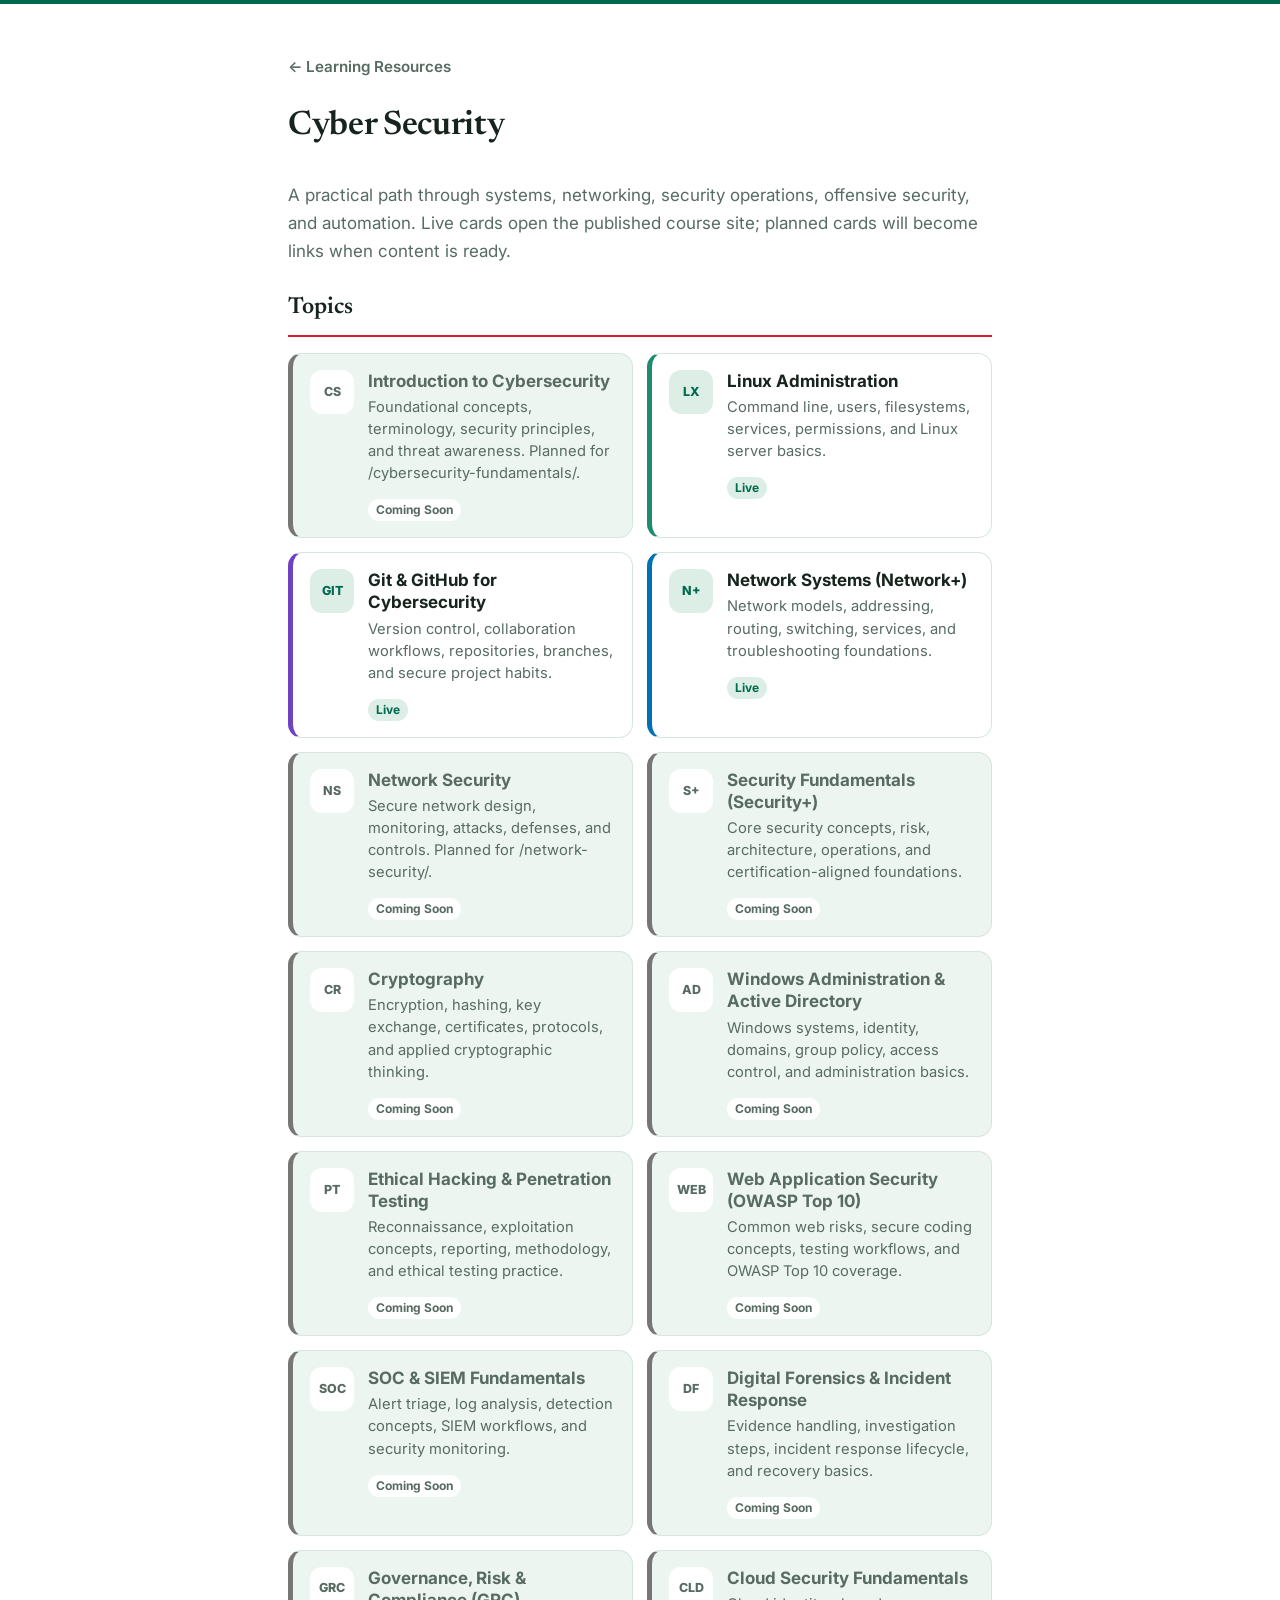
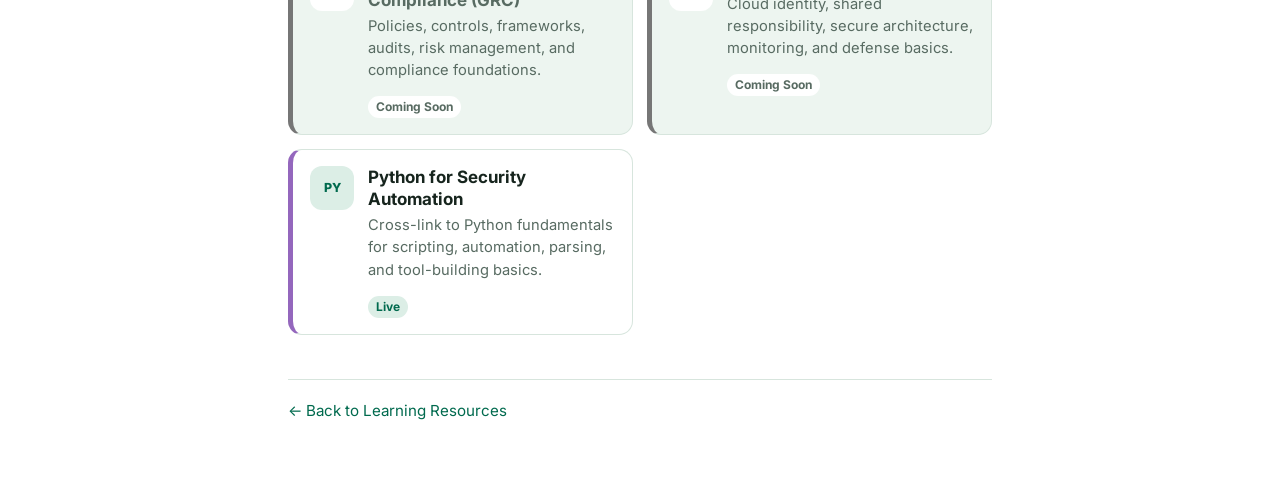
==== cyber-security/index.html @ c997a874 "Add learning resource landing pages" ====
<!DOCTYPE html>
<html lang="en">

<head>
  <meta charset="UTF-8" />
  <meta name="viewport" content="width=device-width, initial-scale=1.0" />
  <title>Cyber Security - Imran Jahid Khan</title>
  <meta name="description" content="Cyber Security learning resources by Imran Jahid Khan." />
  <link rel="icon" href="../assets/favicon.svg?v=20260703b" type="image/svg+xml" />
  <link rel="preconnect" href="https://fonts.googleapis.com" />
  <link rel="preconnect" href="https://fonts.gstatic.com" crossorigin />
  <link
    href="https://fonts.googleapis.com/css2?family=Inter:wght@400;500;600;700;800&family=Newsreader:opsz,wght@6..72,400;6..72,500;6..72,600&display=swap"
    rel="stylesheet" />
  <link rel="stylesheet" href="../assets/style.css" />
</head>

<body>
  <main class="subpage hub-page">
    <a class="back-link" href="../index.html#resources">&larr; Learning Resources</a>
    <h1 class="subpage-title">Cyber Security</h1>
    <p class="hub-intro">
      A practical path through systems, networking, security operations, offensive security, and automation. Live cards
      open the published course site; planned cards will become links when content is ready.
    </p>

    <section aria-labelledby="cyber-security-topics">
      <h2 id="cyber-security-topics">Topics</h2>
      <div class="topic-grid">
        <article class="topic-card is-disabled" style="--card-accent: #767676;" aria-disabled="true">
          <span class="topic-icon" aria-hidden="true">CS</span>
          <span>
            <span class="topic-title">Introduction to Cybersecurity</span>
            <span class="topic-blurb">Foundational concepts, terminology, security principles, and threat awareness. Planned for /cybersecurity-fundamentals/.</span>
            <span class="topic-status">Coming Soon</span>
          </span>
        </article>

        <a class="topic-card" style="--card-accent: #1f8a70;" href="https://ijk37.com/linux-administration/">
          <span class="topic-icon" aria-hidden="true">LX</span>
          <span>
            <span class="topic-title">Linux Administration</span>
            <span class="topic-blurb">Command line, users, filesystems, services, permissions, and Linux server basics.</span>
            <span class="topic-status">Live</span>
          </span>
        </a>

        <a class="topic-card" style="--card-accent: #6f42c1;" href="https://ijk37.com/git-github/">
          <span class="topic-icon" aria-hidden="true">GIT</span>
          <span>
            <span class="topic-title">Git &amp; GitHub for Cybersecurity</span>
            <span class="topic-blurb">Version control, collaboration workflows, repositories, branches, and secure project habits.</span>
            <span class="topic-status">Live</span>
          </span>
        </a>

        <a class="topic-card" style="--card-accent: #0072b2;" href="https://ijk37.com/network-systems/">
          <span class="topic-icon" aria-hidden="true">N+</span>
          <span>
            <span class="topic-title">Network Systems (Network+)</span>
            <span class="topic-blurb">Network models, addressing, routing, switching, services, and troubleshooting foundations.</span>
            <span class="topic-status">Live</span>
          </span>
        </a>

        <article class="topic-card is-disabled" style="--card-accent: #767676;" aria-disabled="true">
          <span class="topic-icon" aria-hidden="true">NS</span>
          <span>
            <span class="topic-title">Network Security</span>
            <span class="topic-blurb">Secure network design, monitoring, attacks, defenses, and controls. Planned for /network-security/.</span>
            <span class="topic-status">Coming Soon</span>
          </span>
        </article>

        <article class="topic-card is-disabled" style="--card-accent: #767676;" aria-disabled="true">
          <span class="topic-icon" aria-hidden="true">S+</span>
          <span>
            <span class="topic-title">Security Fundamentals (Security+)</span>
            <span class="topic-blurb">Core security concepts, risk, architecture, operations, and certification-aligned foundations.</span>
            <span class="topic-status">Coming Soon</span>
          </span>
        </article>

        <article class="topic-card is-disabled" style="--card-accent: #767676;" aria-disabled="true">
          <span class="topic-icon" aria-hidden="true">CR</span>
          <span>
            <span class="topic-title">Cryptography</span>
            <span class="topic-blurb">Encryption, hashing, key exchange, certificates, protocols, and applied cryptographic thinking.</span>
            <span class="topic-status">Coming Soon</span>
          </span>
        </article>

        <article class="topic-card is-disabled" style="--card-accent: #767676;" aria-disabled="true">
          <span class="topic-icon" aria-hidden="true">AD</span>
          <span>
            <span class="topic-title">Windows Administration &amp; Active Directory</span>
            <span class="topic-blurb">Windows systems, identity, domains, group policy, access control, and administration basics.</span>
            <span class="topic-status">Coming Soon</span>
          </span>
        </article>

        <article class="topic-card is-disabled" style="--card-accent: #767676;" aria-disabled="true">
          <span class="topic-icon" aria-hidden="true">PT</span>
          <span>
            <span class="topic-title">Ethical Hacking &amp; Penetration Testing</span>
            <span class="topic-blurb">Reconnaissance, exploitation concepts, reporting, methodology, and ethical testing practice.</span>
            <span class="topic-status">Coming Soon</span>
          </span>
        </article>

        <article class="topic-card is-disabled" style="--card-accent: #767676;" aria-disabled="true">
          <span class="topic-icon" aria-hidden="true">WEB</span>
          <span>
            <span class="topic-title">Web Application Security (OWASP Top 10)</span>
            <span class="topic-blurb">Common web risks, secure coding concepts, testing workflows, and OWASP Top 10 coverage.</span>
            <span class="topic-status">Coming Soon</span>
          </span>
        </article>

        <article class="topic-card is-disabled" style="--card-accent: #767676;" aria-disabled="true">
          <span class="topic-icon" aria-hidden="true">SOC</span>
          <span>
            <span class="topic-title">SOC &amp; SIEM Fundamentals</span>
            <span class="topic-blurb">Alert triage, log analysis, detection concepts, SIEM workflows, and security monitoring.</span>
            <span class="topic-status">Coming Soon</span>
          </span>
        </article>

        <article class="topic-card is-disabled" style="--card-accent: #767676;" aria-disabled="true">
          <span class="topic-icon" aria-hidden="true">DF</span>
          <span>
            <span class="topic-title">Digital Forensics &amp; Incident Response</span>
            <span class="topic-blurb">Evidence handling, investigation steps, incident response lifecycle, and recovery basics.</span>
            <span class="topic-status">Coming Soon</span>
          </span>
        </article>

        <article class="topic-card is-disabled" style="--card-accent: #767676;" aria-disabled="true">
          <span class="topic-icon" aria-hidden="true">GRC</span>
          <span>
            <span class="topic-title">Governance, Risk &amp; Compliance (GRC)</span>
            <span class="topic-blurb">Policies, controls, frameworks, audits, risk management, and compliance foundations.</span>
            <span class="topic-status">Coming Soon</span>
          </span>
        </article>

        <article class="topic-card is-disabled" style="--card-accent: #767676;" aria-disabled="true">
          <span class="topic-icon" aria-hidden="true">CLD</span>
          <span>
            <span class="topic-title">Cloud Security Fundamentals</span>
            <span class="topic-blurb">Cloud identity, shared responsibility, secure architecture, monitoring, and defense basics.</span>
            <span class="topic-status">Coming Soon</span>
          </span>
        </article>

        <a class="topic-card" style="--card-accent: #9467bd;" href="https://ijk37.com/python-fundamentals/">
          <span class="topic-icon" aria-hidden="true">PY</span>
          <span>
            <span class="topic-title">Python for Security Automation</span>
            <span class="topic-blurb">Cross-link to Python fundamentals for scripting, automation, parsing, and tool-building basics.</span>
            <span class="topic-status">Live</span>
          </span>
        </a>
      </div>
    </section>

    <p class="subpage-foot"><a href="../index.html#resources">&larr; Back to Learning Resources</a></p>
  </main>
</body>

</html>
---- assets/style.css ----
/* ===================================================================
   Imran Jahid Khan — academic website
   Plain CSS, no build step. Edit freely.
   =================================================================== */

:root {
  /* Palette inspired by the flag of Bangladesh:
     bottle green (#006A4E) as the primary accent, flag red (#F42A41) as the highlight. */
  --bg: #ffffff;
  --surface: #edf5f0;
  --text: #16241d;
  --text-muted: #586b62;
  --accent: #006a4e;
  --accent-soft: #dceee6;
  --accent-2: #d81c31;
  --accent-2-soft: #fce7ea;
  --border: #d7e5dd;
  --max-width: 1080px;
  --radius: 14px;
}

@media (prefers-color-scheme: dark) {
  :root {
    --bg: #0d1512;
    --surface: #14211b;
    --text: #e6efe9;
    --text-muted: #93a89d;
    --accent: #2fae82;
    --accent-soft: #123027;
    --accent-2: #ff5d6a;
    --accent-2-soft: #35191c;
    --border: #24322b;
  }
}

* { box-sizing: border-box; }

html { scroll-behavior: smooth; }

body {
  margin: 0;
  background: var(--bg);
  color: var(--text);
  font-family: "Inter", system-ui, -apple-system, "Segoe UI", Roboto, sans-serif;
  font-size: 17px;
  line-height: 1.65;
  -webkit-font-smoothing: antialiased;
  border-top: 4px solid var(--accent);
}

a { color: var(--accent); text-decoration: none; }
a:hover { text-decoration: underline; }

.skip-link {
  position: absolute;
  left: -9999px;
  top: 0;
  background: var(--accent);
  color: #fff;
  padding: 8px 14px;
  border-radius: 0 0 8px 0;
  z-index: 10;
}
.skip-link:focus { left: 0; }

/* ---------- Layout ---------- */
.layout {
  max-width: var(--max-width);
  margin: 0 auto;
  padding: 48px 28px;
  display: grid;
  grid-template-columns: 280px 1fr;
  gap: 56px;
  align-items: start;
}

/* ---------- Sidebar ---------- */
.sidebar {
  position: sticky;
  top: 48px;
  text-align: center;
}

.avatar {
  width: 180px;
  height: 180px;
  border-radius: 50%;
  object-fit: cover;
  border: 4px solid var(--accent);
  box-shadow: 0 6px 24px rgba(0, 0, 0, 0.12);
  background: var(--surface);
}

.name {
  font-family: "Newsreader", Georgia, serif;
  font-size: 1.7rem;
  font-weight: 600;
  margin: 20px 0 6px;
  letter-spacing: -0.01em;
}

.tagline {
  margin: 0 0 4px;
  font-weight: 500;
  color: var(--text);
}

.affiliation {
  margin: 0 0 22px;
  font-size: 0.92rem;
  color: var(--text-muted);
}

.links {
  display: flex;
  flex-direction: column;
  gap: 8px;
  align-items: stretch;
}

.links a {
  display: flex;
  align-items: center;
  gap: 10px;
  padding: 9px 14px;
  border: 1px solid var(--border);
  border-radius: 10px;
  color: var(--text);
  font-size: 0.95rem;
  font-weight: 500;
  transition: background 0.15s ease, border-color 0.15s ease, transform 0.1s ease;
}
.links a:hover {
  background: var(--accent-soft);
  border-color: var(--accent);
  text-decoration: none;
  transform: translateY(-1px);
}
.links svg {
  width: 18px;
  height: 18px;
  fill: var(--accent);
  flex-shrink: 0;
}

/* ---------- Content ---------- */
.content { min-width: 0; }

section { margin-bottom: 44px; }

h2 {
  font-family: "Newsreader", Georgia, serif;
  font-size: 1.45rem;
  font-weight: 600;
  margin: 0 0 16px;
  padding-bottom: 8px;
  border-bottom: 2px solid var(--accent-2);
}

p { margin: 0 0 14px; }

.muted { color: var(--text-muted); font-size: 0.95rem; }

.research-summary {
  margin-bottom: 20px;
  padding: 15px 18px;
  border-left: 4px solid var(--accent-2);
  border-radius: 0 10px 10px 0;
  background: var(--accent-soft);
  font-family: "Newsreader", Georgia, serif;
  font-size: 1.12rem;
  line-height: 1.55;
}

/* Research interests */
.interests {
  list-style: none;
  padding: 0;
  margin: 0;
  display: grid;
  grid-template-columns: repeat(2, 1fr);
  gap: 10px;
}
.interests li {
  padding: 13px 16px;
  background: var(--accent-soft);
  border: 1px solid var(--border);
  border-radius: var(--radius);
  font-size: 0.96rem;
}
.interests span {
  color: var(--text);
  font-weight: 600;
}

/* Contact list */
.contact-list {
  list-style: none;
  padding: 0;
  margin: 0;
  display: grid;
  gap: 8px;
}
.contact-list li {
  padding: 10px 14px;
  background: var(--accent-soft);
  border: 1px solid var(--border);
  border-radius: var(--radius);
}
.contact-list strong { color: var(--text); }
.contact-list a { color: var(--accent-2); }

/* Publications */
.pubs { padding-left: 0; list-style: none; margin: 0; }
.pubs li {
  padding: 16px 0;
  border-bottom: 1px solid var(--border);
  display: flex;
  flex-direction: column;
  gap: 3px;
}
.pubs li:last-child { border-bottom: none; }
.pub-title { font-weight: 600; }
.pub-authors { font-size: 0.93rem; }
.pub-venue { font-size: 0.92rem; color: var(--text-muted); font-style: italic; }
.pub-meta-links { font-size: 0.88rem; margin-top: 4px; }
.pub-group {
  font-size: 0.8rem;
  font-weight: 700;
  letter-spacing: 0.06em;
  text-transform: uppercase;
  color: var(--text-muted);
  margin: 26px 0 2px;
}
.pub-group:first-of-type { margin-top: 6px; }
.pub-status { font-style: normal; font-weight: 600; color: var(--text-muted); }
.pub-status.accepted { color: var(--accent); }

/* Scholarships & Fellowships */
.awards { list-style: none; padding: 0; margin: 0; }
.awards li {
  padding: 14px 0;
  border-bottom: 1px solid var(--border);
  display: flex;
  flex-direction: column;
  gap: 3px;
}
.awards li:last-child { border-bottom: none; }
.award-title { font-weight: 600; }
.award-org { font-size: 0.92rem; color: var(--text-muted); }
.award-status { font-weight: 600; }
.award-status.accepted { color: var(--accent); }

/* Learning resources — same card grid as Research Interests, but each card is a link */
.resource-list li { padding: 0; background: none; border: none; }
.resource-list a {
  display: block;
  padding: 13px 16px;
  background: var(--accent-soft);
  border: 1px solid var(--border);
  border-radius: var(--radius);
  color: var(--text);
  font-weight: 600;
  font-size: 0.96rem;
  transition: border-color 0.15s ease, color 0.15s ease, transform 0.1s ease, box-shadow 0.15s ease;
}
.resource-list a:hover {
  text-decoration: none;
  color: var(--accent);
  border-color: var(--accent);
  transform: translateY(-1px);
  box-shadow: 0 4px 14px rgba(0, 106, 78, 0.18);
}

/* Learning resource landing pages */
.hub-page {
  max-width: 980px;
}
.hub-intro {
  max-width: 760px;
  margin-bottom: 24px;
  color: var(--text-muted);
}
.topic-grid {
  display: grid;
  grid-template-columns: repeat(2, minmax(0, 1fr));
  gap: 14px;
}
.topic-card {
  --card-accent: var(--accent);
  display: grid;
  grid-template-columns: 44px 1fr;
  gap: 14px;
  min-height: 138px;
  padding: 16px 17px 15px;
  border: 1px solid var(--border);
  border-left: 5px solid var(--card-accent);
  border-radius: var(--radius);
  background: var(--bg);
  color: var(--text);
  transition: border-color 0.15s ease, transform 0.1s ease, box-shadow 0.15s ease;
}
a.topic-card:hover {
  text-decoration: none;
  border-color: var(--card-accent);
  transform: translateY(-1px);
  box-shadow: 0 6px 18px rgba(0, 106, 78, 0.14);
}
.topic-card.is-disabled {
  background: var(--surface);
  color: var(--text-muted);
}
.topic-icon {
  width: 44px;
  height: 44px;
  display: inline-flex;
  align-items: center;
  justify-content: center;
  border-radius: 12px;
  background: var(--accent-soft);
  color: var(--accent);
  font-size: 0.78rem;
  font-weight: 800;
  line-height: 1;
}
.topic-card.is-disabled .topic-icon {
  background: var(--bg);
  color: var(--text-muted);
}
.topic-title {
  display: block;
  margin-bottom: 4px;
  font-weight: 700;
  line-height: 1.3;
}
.topic-blurb {
  display: block;
  margin-bottom: 10px;
  color: var(--text-muted);
  font-size: 0.92rem;
  line-height: 1.5;
}
.topic-status {
  display: inline-flex;
  align-items: center;
  width: fit-content;
  padding: 2px 8px;
  border-radius: 999px;
  background: var(--accent-soft);
  color: var(--accent);
  font-size: 0.75rem;
  font-weight: 700;
  line-height: 1.5;
}
.topic-card.is-disabled .topic-status {
  background: var(--bg);
  color: var(--text-muted);
}

/* Stand-alone sub-pages (e.g., Achievements) */
.subpage {
  max-width: 760px;
  margin: 0 auto;
  padding: 48px 28px;
}
.back-link {
  display: inline-block;
  font-weight: 600;
  font-size: 0.95rem;
  color: var(--text-muted);
  margin-bottom: 20px;
}
.back-link:hover { color: var(--accent); text-decoration: none; }
.subpage-title {
  font-family: "Newsreader", Georgia, serif;
  font-size: 2.1rem;
  font-weight: 600;
  margin: 0 0 26px;
  letter-spacing: -0.01em;
}
.subpage-foot {
  margin-top: 32px;
  padding-top: 18px;
  border-top: 1px solid var(--border);
  font-size: 0.95rem;
}
@media (max-width: 760px) {
  .subpage { padding: 32px 20px; }
  .topic-grid { grid-template-columns: 1fr; }
  .topic-card {
    grid-template-columns: 40px 1fr;
    min-height: auto;
    padding: 15px;
  }
  .topic-icon {
    width: 40px;
    height: 40px;
  }
}

/* Tabbed activity section */
.tabs {
  display: inline-flex;
  flex-wrap: wrap;
  gap: 4px;
  padding: 5px;
  background: var(--surface);
  border: 1px solid var(--border);
  border-radius: 12px;
  margin-bottom: 14px;
}
.tab {
  appearance: none;
  font-family: "Inter", system-ui, -apple-system, sans-serif;
  font-size: 1.02rem;
  font-weight: 600;
  color: var(--text-muted);
  background: none;
  border: none;
  border-radius: 8px;
  padding: 10px 26px;
  cursor: pointer;
  transition: background 0.15s ease, color 0.15s ease;
}
.tab:hover { color: var(--text); }
.tab.is-active {
  background: var(--accent);
  color: #fff;
  box-shadow: 0 1px 4px rgba(0, 106, 78, 0.35);
}
.tab:focus-visible {
  outline: 2px solid var(--accent);
  outline-offset: 2px;
}

/* Panel container — frames the active tab's content */
.tab-panels {
  border: 1px solid var(--border);
  border-radius: 14px;
  padding: 20px 24px 14px;
  background: var(--bg);
}
.tab-panel[hidden] { display: none; }
.tab-panel { animation: tab-fade 0.22s ease; }
.tab-panel > .pub-group:first-child,
.tab-panel > .news:first-child,
.tab-panel > .awards:first-child { margin-top: 0; }
@keyframes tab-fade {
  from { opacity: 0; transform: translateY(4px); }
  to { opacity: 1; transform: none; }
}

/* News */
.news { list-style: none; padding: 0; margin: 0; }
.news li {
  display: flex;
  gap: 14px;
  padding: 8px 0;
  border-bottom: 1px dashed var(--border);
}
.news li:last-child { border-bottom: none; }
.news time {
  flex-shrink: 0;
  width: 56px;
  font-variant-numeric: tabular-nums;
  font-weight: 600;
  color: var(--accent-2);
}

/* Footer */
.site-footer {
  margin-top: 48px;
  padding-top: 20px;
  border-top: 1px solid var(--border);
  font-size: 0.85rem;
  color: var(--text-muted);
}

/* ---------- Responsive ---------- */
@media (max-width: 760px) {
  .layout {
    grid-template-columns: 1fr;
    gap: 30px;
    padding: 28px 18px;
  }
  .sidebar {
    position: static;
    top: auto;
  }
  .avatar { width: 140px; height: 140px; }
  .name { margin-top: 14px; }
  .affiliation { margin-bottom: 18px; }
  .links {
    flex-flow: row wrap;
    justify-content: center;
  }
  .links a { flex: 1 1 130px; justify-content: center; }
  .interests { grid-template-columns: 1fr; }
  section { margin-bottom: 36px; }
  .tabs { display: flex; width: 100%; }
  .tab { flex: 1 1 0; padding: 9px 8px; font-size: 0.9rem; }
  .tab-panels { padding: 16px 16px 10px; }
  .news li { display: block; padding: 11px 0; }
  .news time { display: block; width: auto; margin-bottom: 2px; }
  .research-summary { font-size: 1.06rem; padding: 13px 15px; }
  body { font-size: 16px; }
}

@media (prefers-reduced-motion: reduce) {
  html { scroll-behavior: auto; }
  .tab-panel { animation: none; }
  .links a { transition: none; }
}
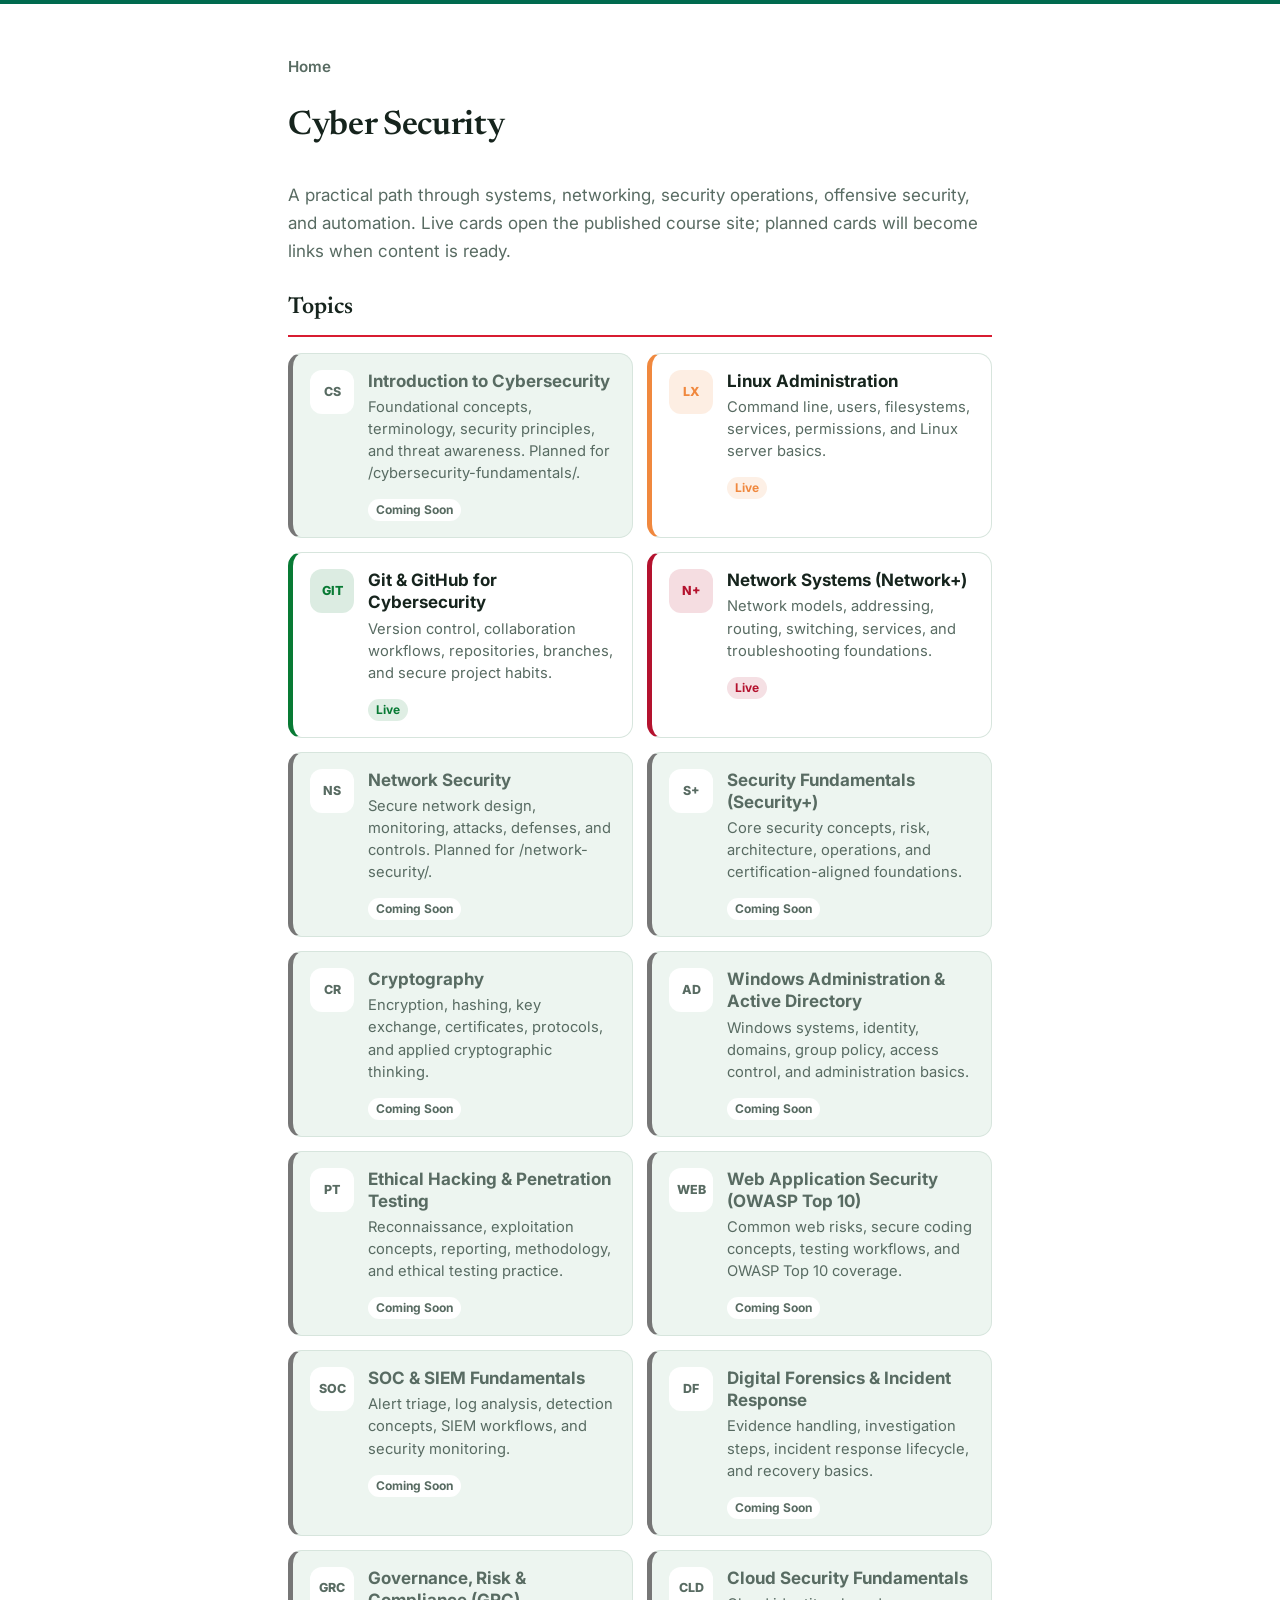
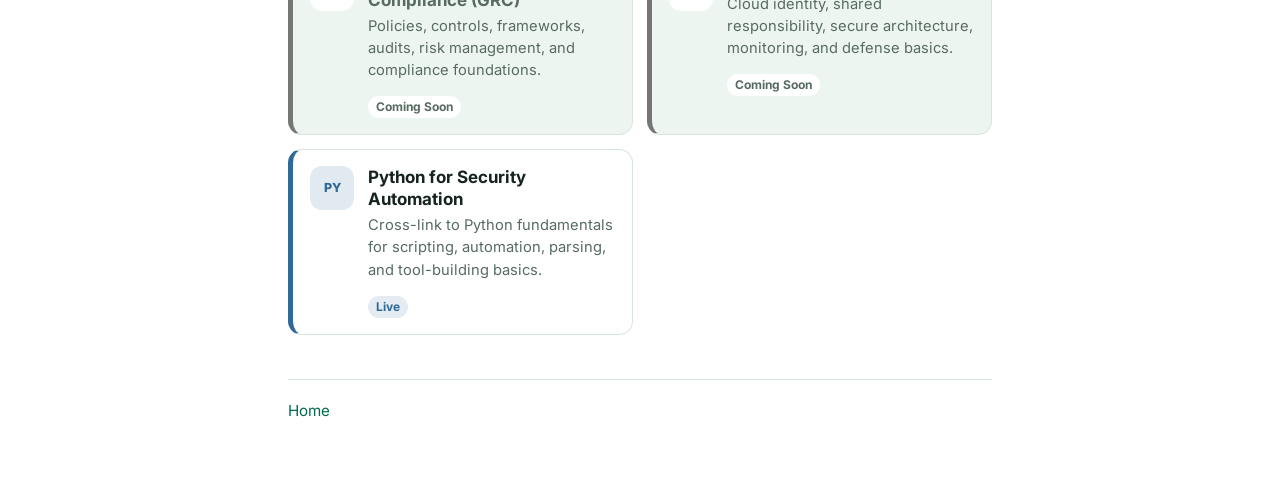
==== commit 77a57358: "Add learning resource hub pages" ====
--- a/cyber-security/index.html
+++ b/cyber-security/index.html
@@ -17,7 +17,7 @@
 
 <body>
   <main class="subpage hub-page">
-    <a class="back-link" href="../index.html#resources">&larr; Learning Resources</a>
+    <a class="back-link" href="../">Home</a>
     <h1 class="subpage-title">Cyber Security</h1>
     <p class="hub-intro">
       A practical path through systems, networking, security operations, offensive security, and automation. Live cards
@@ -36,7 +36,7 @@
           </span>
         </article>
 
-        <a class="topic-card" style="--card-accent: #1f8a70;" href="https://ijk37.com/linux-administration/">
+        <a class="topic-card" style="--card-accent: #f0883e;" href="https://ijk37.com/linux-administration/">
           <span class="topic-icon" aria-hidden="true">LX</span>
           <span>
             <span class="topic-title">Linux Administration</span>
@@ -45,7 +45,7 @@
           </span>
         </a>
 
-        <a class="topic-card" style="--card-accent: #6f42c1;" href="https://ijk37.com/git-github/">
+        <a class="topic-card" style="--card-accent: #087a34;" href="https://ijk37.com/git-github/">
           <span class="topic-icon" aria-hidden="true">GIT</span>
           <span>
             <span class="topic-title">Git &amp; GitHub for Cybersecurity</span>
@@ -54,7 +54,7 @@
           </span>
         </a>
 
-        <a class="topic-card" style="--card-accent: #0072b2;" href="https://ijk37.com/network-systems/">
+        <a class="topic-card" style="--card-accent: #b4122e;" href="https://ijk37.com/network-systems/">
           <span class="topic-icon" aria-hidden="true">N+</span>
           <span>
             <span class="topic-title">Network Systems (Network+)</span>
@@ -153,7 +153,7 @@
           </span>
         </article>
 
-        <a class="topic-card" style="--card-accent: #9467bd;" href="https://ijk37.com/python-fundamentals/">
+        <a class="topic-card" style="--card-accent: #306998;" href="https://ijk37.com/python-fundamentals/">
           <span class="topic-icon" aria-hidden="true">PY</span>
           <span>
             <span class="topic-title">Python for Security Automation</span>
@@ -164,7 +164,7 @@
       </div>
     </section>
 
-    <p class="subpage-foot"><a href="../index.html#resources">&larr; Back to Learning Resources</a></p>
+    <p class="subpage-foot"><a href="../">Home</a></p>
   </main>
 </body>
 
--- a/assets/style.css
+++ b/assets/style.css
@@ -254,10 +254,12 @@
 /* Learning resources — same card grid as Research Interests, but each card is a link */
 .resource-list li { padding: 0; background: none; border: none; }
 .resource-list a {
+  --resource-accent: var(--accent);
   display: block;
   padding: 13px 16px;
   background: var(--accent-soft);
   border: 1px solid var(--border);
+  border-left: 5px solid var(--resource-accent);
   border-radius: var(--radius);
   color: var(--text);
   font-weight: 600;
@@ -266,10 +268,10 @@
 }
 .resource-list a:hover {
   text-decoration: none;
-  color: var(--accent);
-  border-color: var(--accent);
+  color: var(--resource-accent);
+  border-color: var(--resource-accent);
   transform: translateY(-1px);
-  box-shadow: 0 4px 14px rgba(0, 106, 78, 0.18);
+  box-shadow: 0 4px 14px color-mix(in srgb, var(--resource-accent) 18%, transparent);
 }
 
 /* Learning resource landing pages */
@@ -304,7 +306,7 @@
   text-decoration: none;
   border-color: var(--card-accent);
   transform: translateY(-1px);
-  box-shadow: 0 6px 18px rgba(0, 106, 78, 0.14);
+  box-shadow: 0 6px 18px color-mix(in srgb, var(--card-accent) 18%, transparent);
 }
 .topic-card.is-disabled {
   background: var(--surface);
@@ -317,8 +319,8 @@
   align-items: center;
   justify-content: center;
   border-radius: 12px;
-  background: var(--accent-soft);
-  color: var(--accent);
+  background: color-mix(in srgb, var(--card-accent) 14%, transparent);
+  color: var(--card-accent);
   font-size: 0.78rem;
   font-weight: 800;
   line-height: 1;
@@ -346,8 +348,8 @@
   width: fit-content;
   padding: 2px 8px;
   border-radius: 999px;
-  background: var(--accent-soft);
-  color: var(--accent);
+  background: color-mix(in srgb, var(--card-accent) 13%, transparent);
+  color: var(--card-accent);
   font-size: 0.75rem;
   font-weight: 700;
   line-height: 1.5;
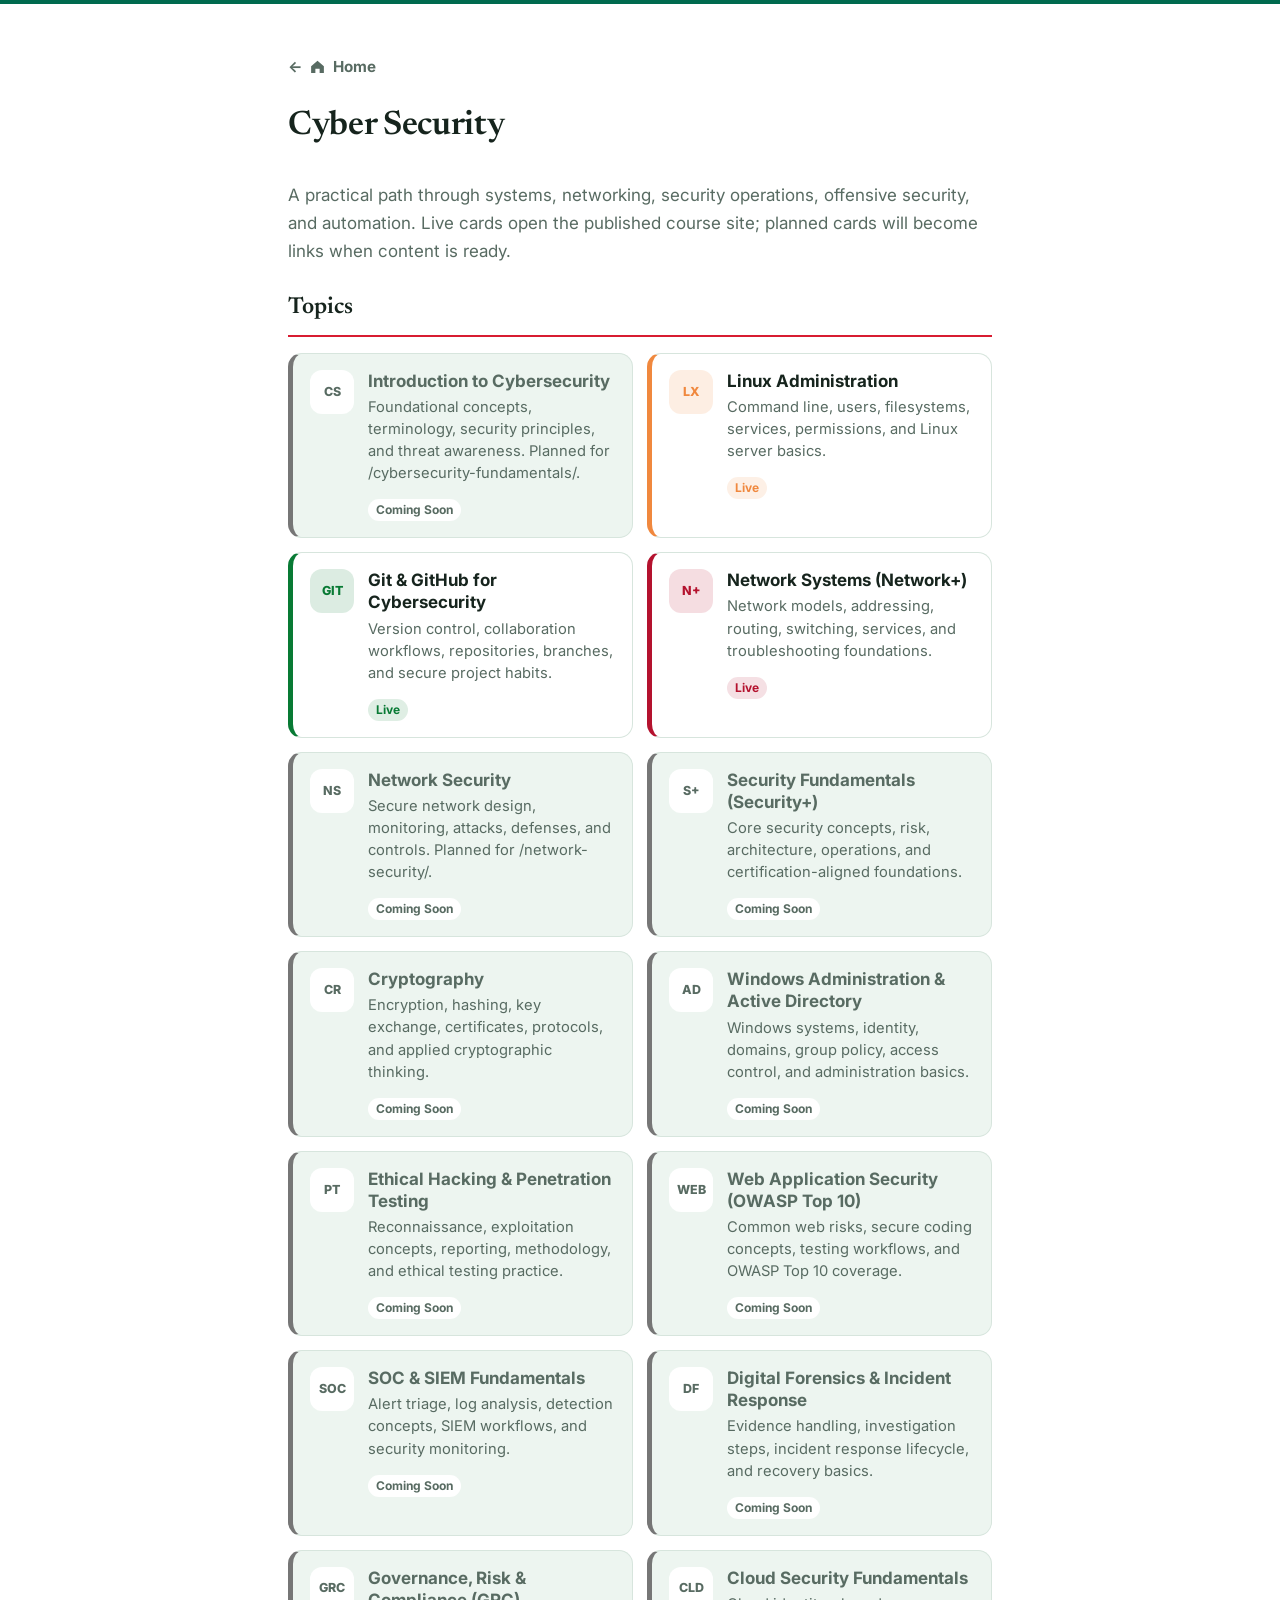
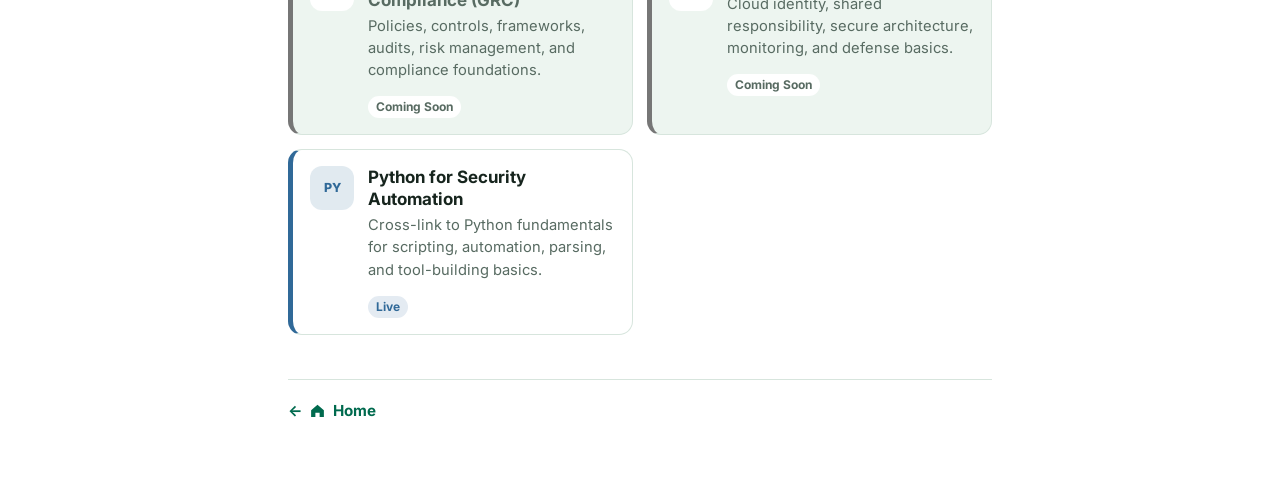
==== commit 18f9d999: "Add learning resource hub pages" ====
--- a/cyber-security/index.html
+++ b/cyber-security/index.html
@@ -17,7 +17,13 @@
 
 <body>
   <main class="subpage hub-page">
-    <a class="back-link" href="../">Home</a>
+    <a class="back-link home-link" href="../">
+      <span aria-hidden="true">&larr;</span>
+      <svg viewBox="0 0 24 24" aria-hidden="true">
+        <path d="M3 11.5 12 4l9 7.5V21h-6v-6H9v6H3v-9.5z" />
+      </svg>
+      <span>Home</span>
+    </a>
     <h1 class="subpage-title">Cyber Security</h1>
     <p class="hub-intro">
       A practical path through systems, networking, security operations, offensive security, and automation. Live cards
@@ -164,7 +170,15 @@
       </div>
     </section>
 
-    <p class="subpage-foot"><a href="../">Home</a></p>
+    <p class="subpage-foot">
+      <a class="home-link" href="../">
+        <span aria-hidden="true">&larr;</span>
+        <svg viewBox="0 0 24 24" aria-hidden="true">
+          <path d="M3 11.5 12 4l9 7.5V21h-6v-6H9v6H3v-9.5z" />
+        </svg>
+        <span>Home</span>
+      </a>
+    </p>
   </main>
 </body>
 
--- a/assets/style.css
+++ b/assets/style.css
@@ -251,22 +251,45 @@
 .award-status { font-weight: 600; }
 .award-status.accepted { color: var(--accent); }
 
-/* Learning resources — same card grid as Research Interests, but each card is a link */
-.resource-list li { padding: 0; background: none; border: none; }
-.resource-list a {
+/* Learning resources */
+.resource-tabs {
+  list-style: none;
+  padding: 6px;
+  margin: 0;
+  display: grid;
+  grid-template-columns: repeat(2, minmax(0, 1fr));
+  gap: 6px;
+  background: var(--surface);
+  border: 1px solid var(--border);
+  border-radius: 12px;
+}
+.resource-tabs li { min-width: 0; }
+.resource-tabs a {
   --resource-accent: var(--accent);
-  display: block;
-  padding: 13px 16px;
-  background: var(--accent-soft);
-  border: 1px solid var(--border);
-  border-left: 5px solid var(--resource-accent);
-  border-radius: var(--radius);
+  display: flex;
+  align-items: center;
+  justify-content: space-between;
+  gap: 12px;
+  min-height: 54px;
+  padding: 12px 15px;
+  background: var(--bg);
+  border: 1px solid transparent;
+  border-bottom: 4px solid var(--resource-accent);
+  border-radius: 8px;
   color: var(--text);
-  font-weight: 600;
-  font-size: 0.96rem;
-  transition: border-color 0.15s ease, color 0.15s ease, transform 0.1s ease, box-shadow 0.15s ease;
-}
-.resource-list a:hover {
+  font-weight: 700;
+  font-size: 0.98rem;
+  line-height: 1.25;
+  transition: border-color 0.15s ease, color 0.15s ease, transform 0.1s ease, box-shadow 0.15s ease, background 0.15s ease;
+}
+.resource-tabs a::after {
+  content: "\2192";
+  flex-shrink: 0;
+  color: var(--resource-accent);
+  font-weight: 800;
+}
+.resource-tabs a:hover {
+  background: color-mix(in srgb, var(--resource-accent) 8%, var(--bg));
   text-decoration: none;
   color: var(--resource-accent);
   border-color: var(--resource-accent);
@@ -373,6 +396,18 @@
   margin-bottom: 20px;
 }
 .back-link:hover { color: var(--accent); text-decoration: none; }
+.home-link {
+  display: inline-flex;
+  align-items: center;
+  gap: 7px;
+  font-weight: 700;
+}
+.home-link svg {
+  width: 17px;
+  height: 17px;
+  fill: currentColor;
+  flex-shrink: 0;
+}
 .subpage-title {
   font-family: "Newsreader", Georgia, serif;
   font-size: 2.1rem;
@@ -498,6 +533,7 @@
   }
   .links a { flex: 1 1 130px; justify-content: center; }
   .interests { grid-template-columns: 1fr; }
+  .resource-tabs { grid-template-columns: 1fr; }
   section { margin-bottom: 36px; }
   .tabs { display: flex; width: 100%; }
   .tab { flex: 1 1 0; padding: 9px 8px; font-size: 0.9rem; }
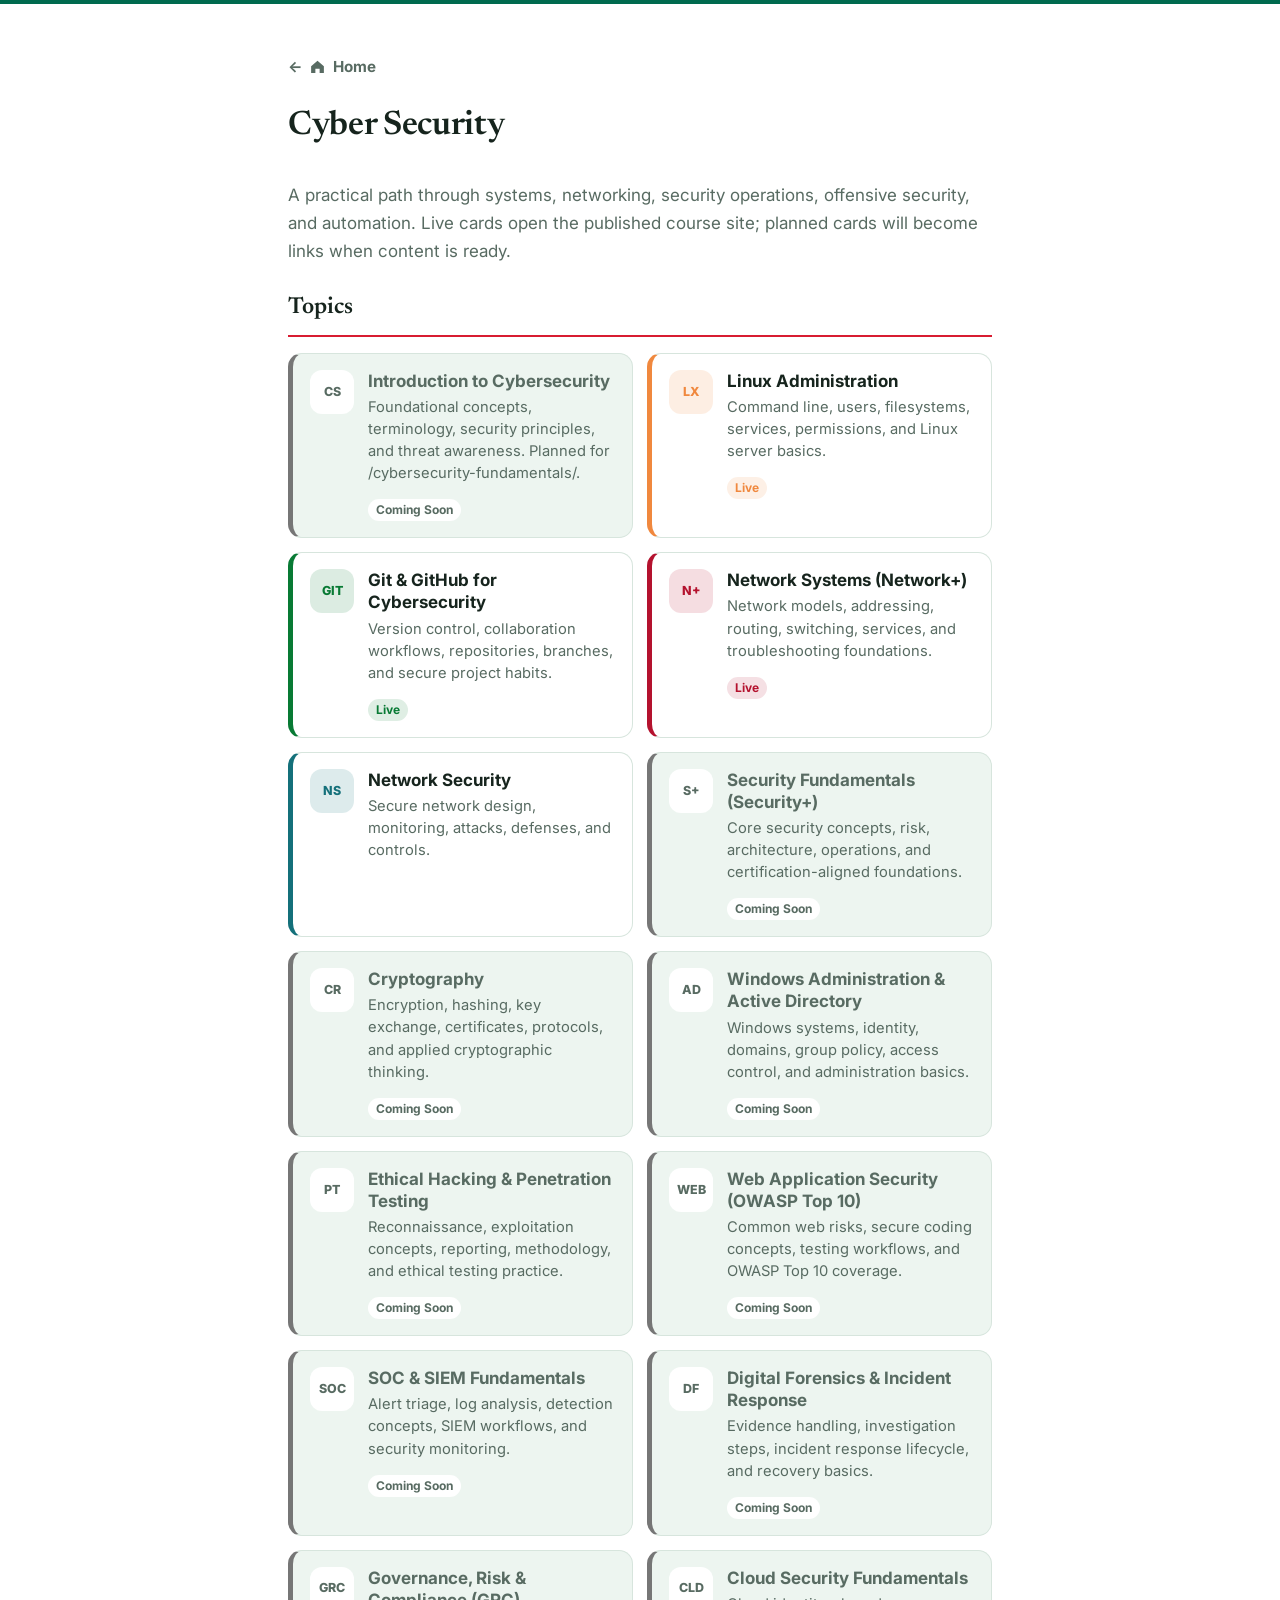
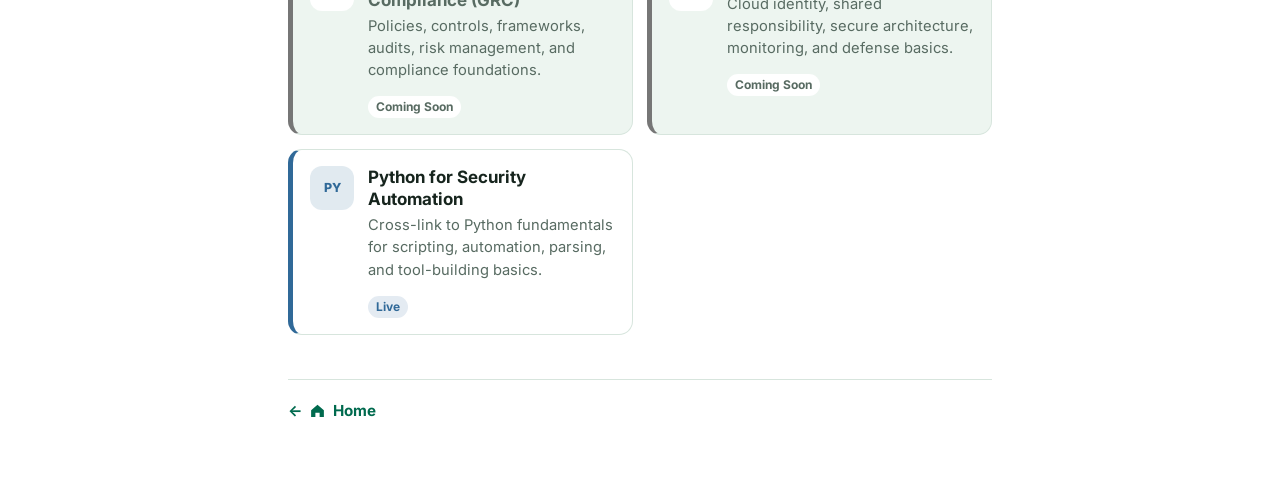
==== commit 8feaa90a: "Link Network Security course from cyber security hub" ====
--- a/cyber-security/index.html
+++ b/cyber-security/index.html
@@ -69,14 +69,13 @@
           </span>
         </a>
 
-        <article class="topic-card is-disabled" style="--card-accent: #767676;" aria-disabled="true">
+        <a class="topic-card" style="--card-accent: #14707a;" href="https://ijk37.com/network-security/">
           <span class="topic-icon" aria-hidden="true">NS</span>
           <span>
             <span class="topic-title">Network Security</span>
-            <span class="topic-blurb">Secure network design, monitoring, attacks, defenses, and controls. Planned for /network-security/.</span>
-            <span class="topic-status">Coming Soon</span>
+            <span class="topic-blurb">Secure network design, monitoring, attacks, defenses, and controls.</span>
           </span>
-        </article>
+        </a>
 
         <article class="topic-card is-disabled" style="--card-accent: #767676;" aria-disabled="true">
           <span class="topic-icon" aria-hidden="true">S+</span>
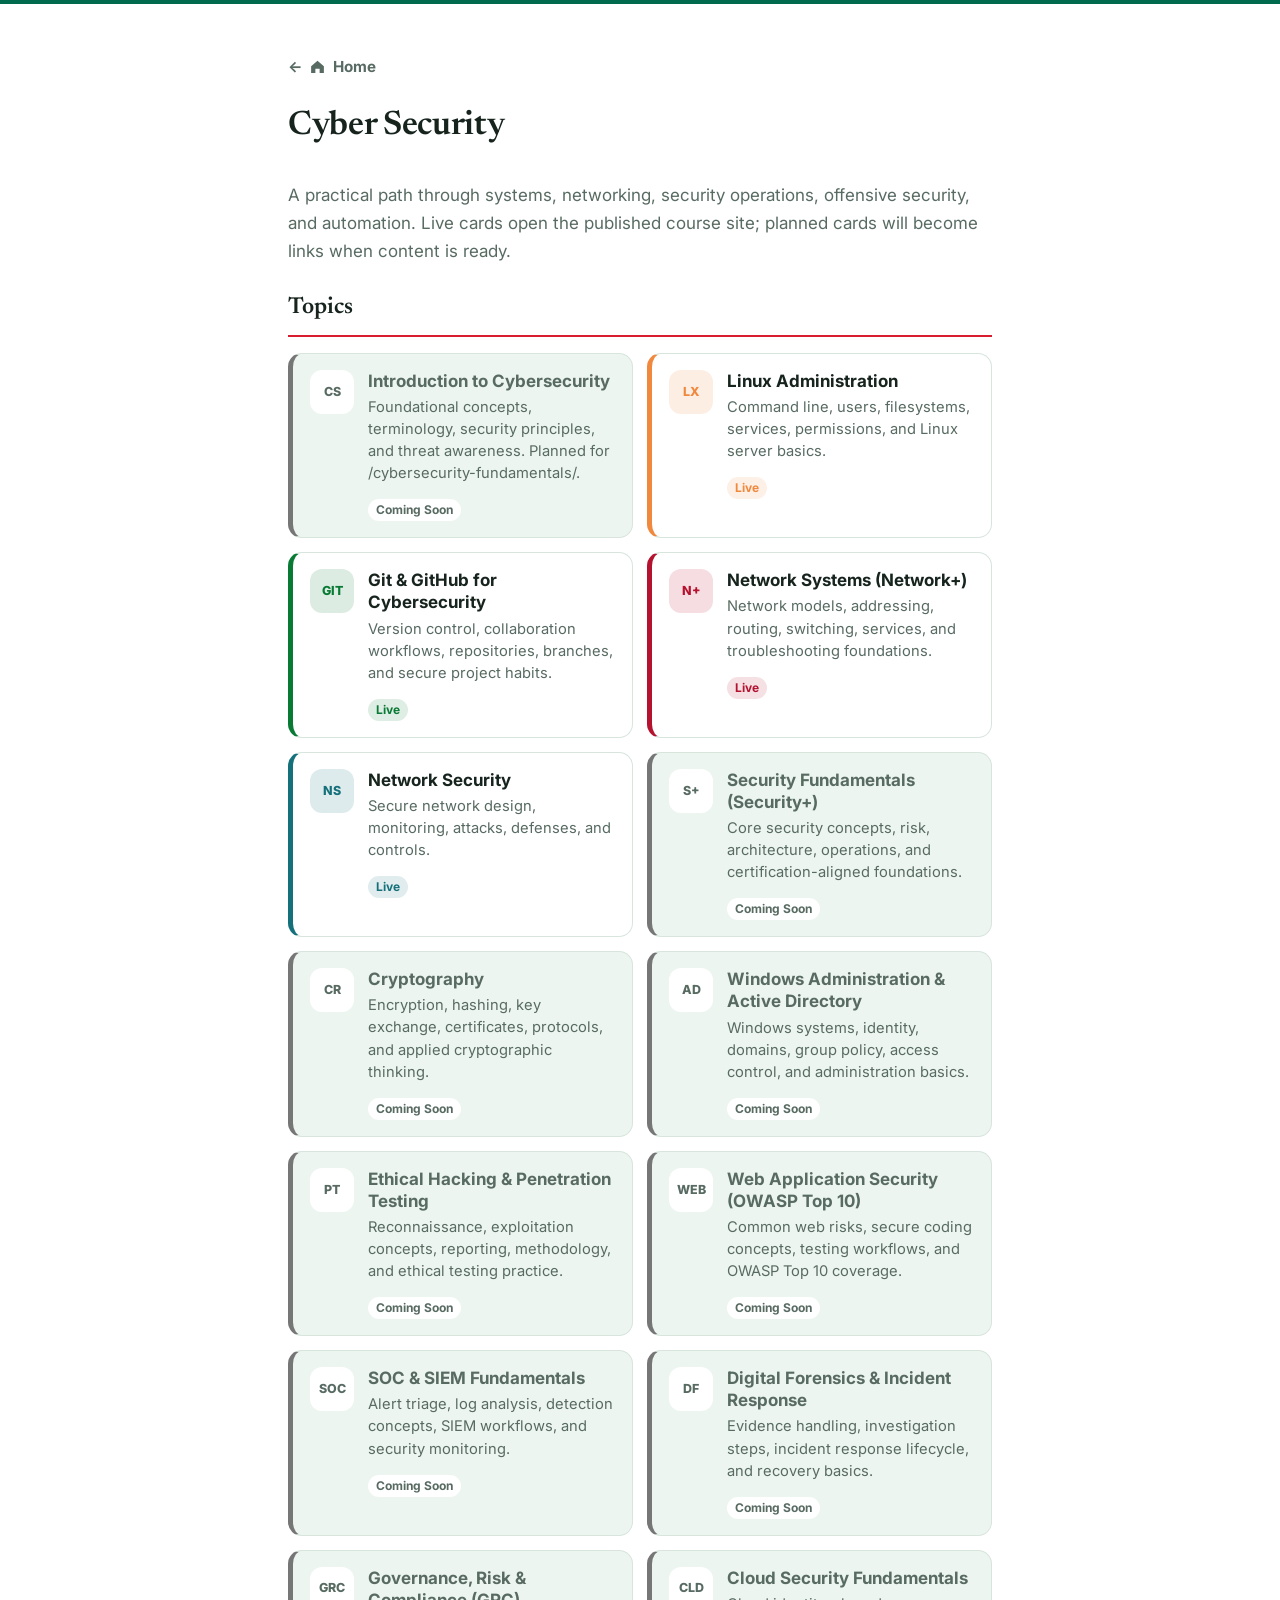
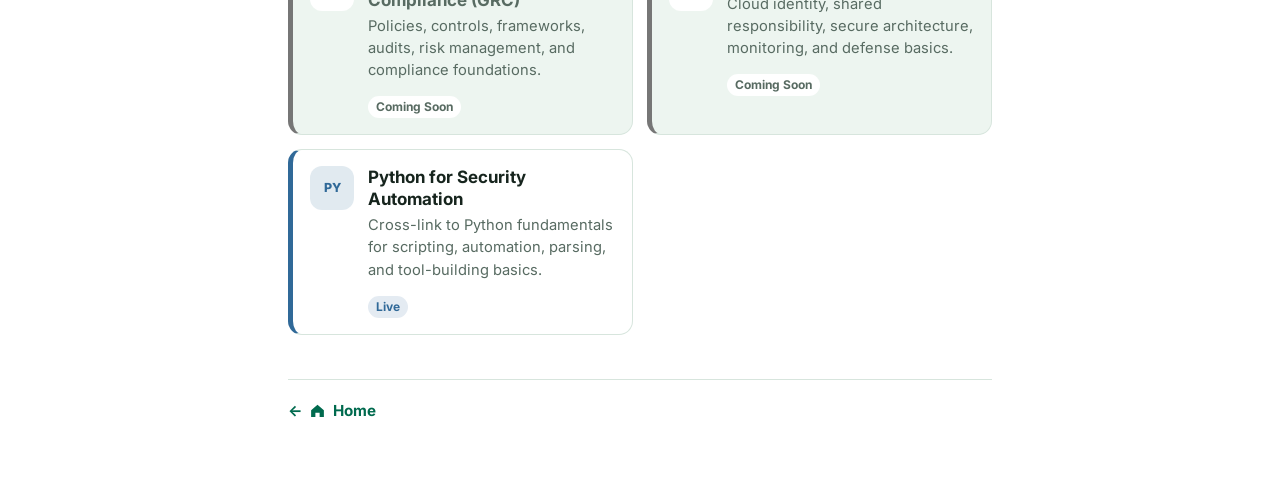
==== commit 74e7aeee: "Mark Network Security as live" ====
--- a/cyber-security/index.html
+++ b/cyber-security/index.html
@@ -74,6 +74,7 @@
           <span>
             <span class="topic-title">Network Security</span>
             <span class="topic-blurb">Secure network design, monitoring, attacks, defenses, and controls.</span>
+            <span class="topic-status">Live</span>
           </span>
         </a>
 
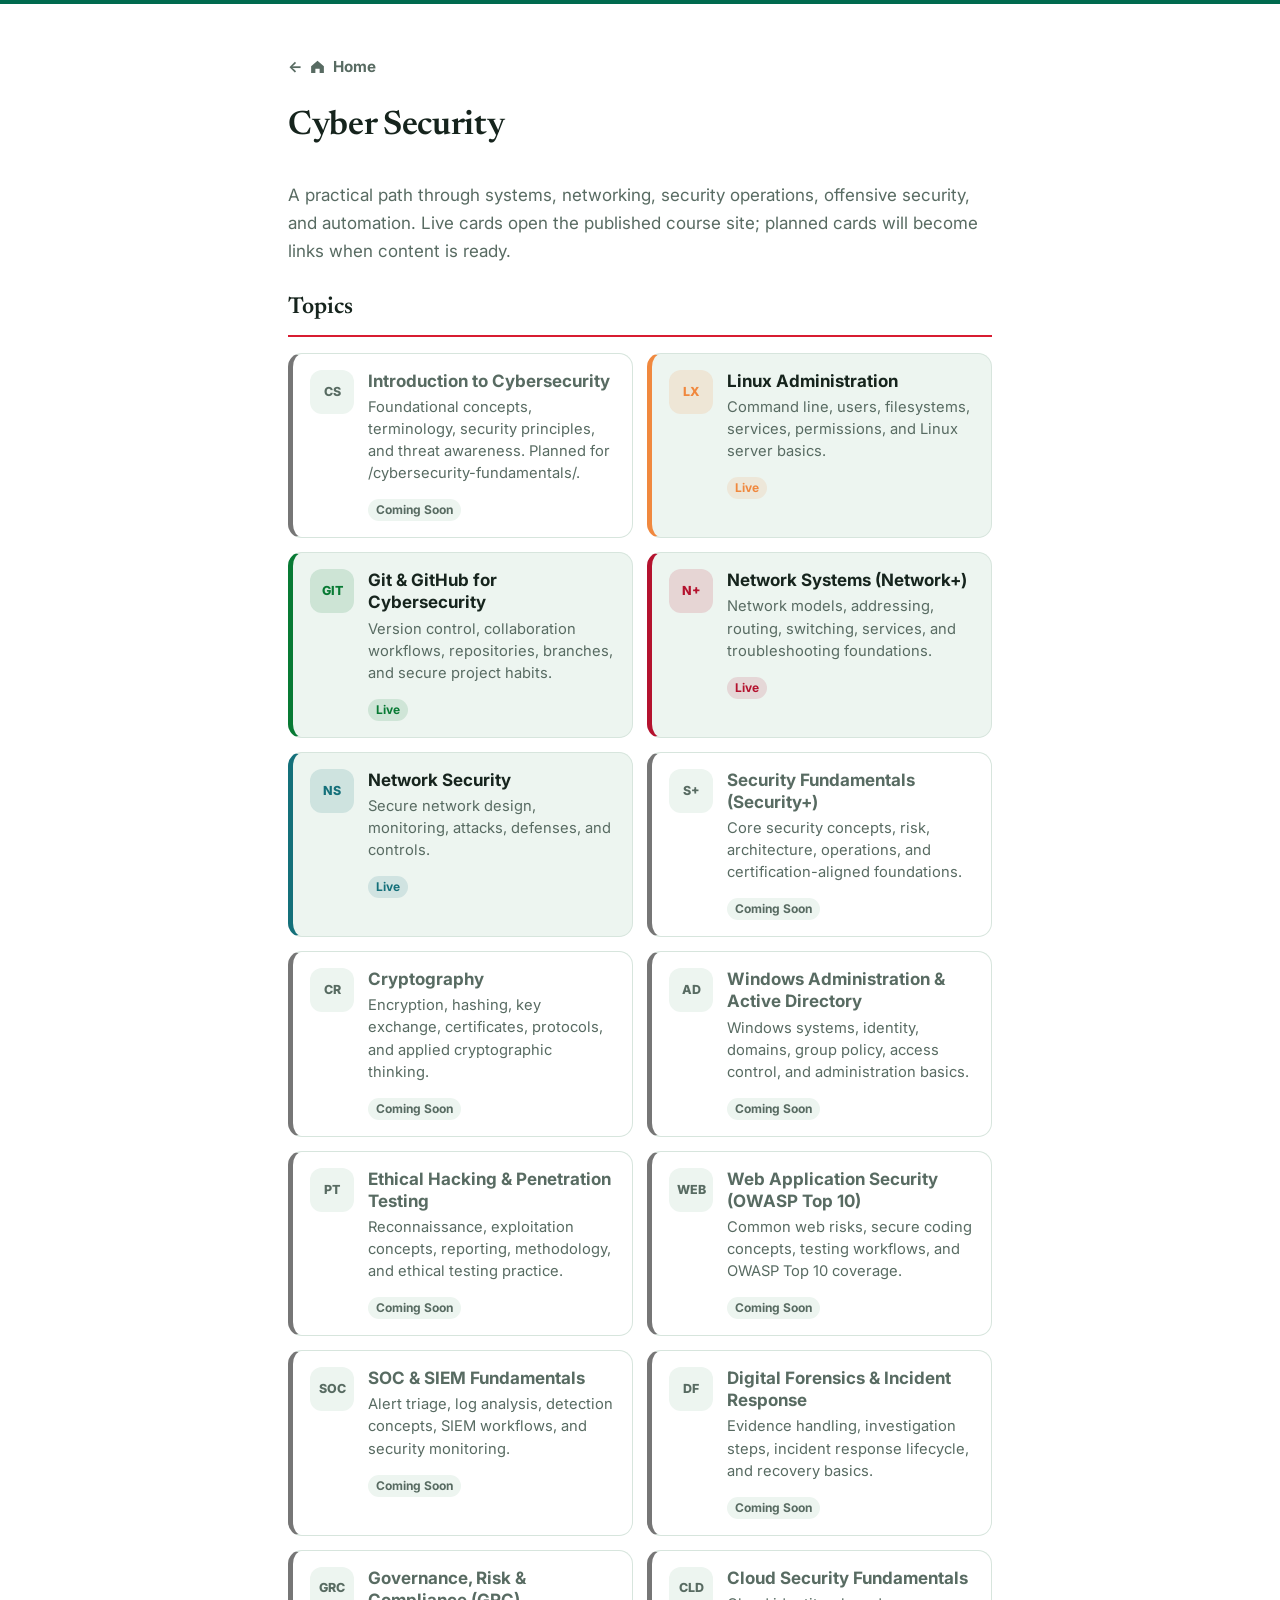
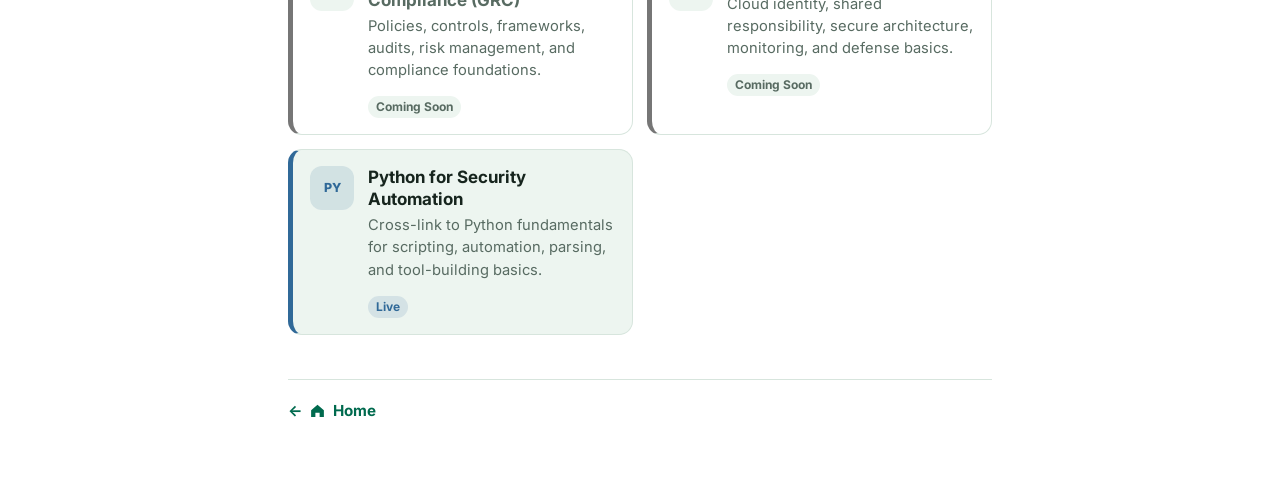
==== commit 4d8b3c32: "Improve personal site SEO" ====
--- a/cyber-security/index.html
+++ b/cyber-security/index.html
@@ -4,8 +4,18 @@
 <head>
   <meta charset="UTF-8" />
   <meta name="viewport" content="width=device-width, initial-scale=1.0" />
-  <title>Cyber Security - Imran Jahid Khan</title>
-  <meta name="description" content="Cyber Security learning resources by Imran Jahid Khan." />
+  <title>Cybersecurity Learning Resources | Imran Jahid Khan (IJK)</title>
+  <meta name="description" content="Cybersecurity learning resources curated by Imran Jahid Khan (IJK), covering networking, Linux, security operations, cloud security, and automation." />
+  <meta name="author" content="Imran Jahid Khan" />
+  <meta name="robots" content="index, follow, max-image-preview:large" />
+  <link rel="canonical" href="https://ijk37.com/cyber-security/" />
+  <meta property="og:title" content="Cybersecurity Learning Resources | Imran Jahid Khan" />
+  <meta property="og:description" content="A practical cybersecurity learning path curated by Imran Jahid Khan (IJK)." />
+  <meta property="og:type" content="website" />
+  <meta property="og:url" content="https://ijk37.com/cyber-security/" />
+  <meta property="og:site_name" content="Imran Jahid Khan" />
+  <meta property="og:image" content="https://ijk37.com/assets/profile.jpg" />
+  <meta property="og:image:alt" content="Portrait of Imran Jahid Khan" />
   <link rel="icon" href="../assets/favicon.svg?v=20260703b" type="image/svg+xml" />
   <link rel="preconnect" href="https://fonts.googleapis.com" />
   <link rel="preconnect" href="https://fonts.gstatic.com" crossorigin />
--- a/assets/style.css
+++ b/assets/style.css
@@ -321,7 +321,7 @@
   border: 1px solid var(--border);
   border-left: 5px solid var(--card-accent);
   border-radius: var(--radius);
-  background: var(--bg);
+  background: var(--surface);
   color: var(--text);
   transition: border-color 0.15s ease, transform 0.1s ease, box-shadow 0.15s ease;
 }
@@ -332,7 +332,7 @@
   box-shadow: 0 6px 18px color-mix(in srgb, var(--card-accent) 18%, transparent);
 }
 .topic-card.is-disabled {
-  background: var(--surface);
+  background: var(--bg);
   color: var(--text-muted);
 }
 .topic-icon {
@@ -349,7 +349,7 @@
   line-height: 1;
 }
 .topic-card.is-disabled .topic-icon {
-  background: var(--bg);
+  background: var(--surface);
   color: var(--text-muted);
 }
 .topic-title {
@@ -378,7 +378,7 @@
   line-height: 1.5;
 }
 .topic-card.is-disabled .topic-status {
-  background: var(--bg);
+  background: var(--surface);
   color: var(--text-muted);
 }
 
